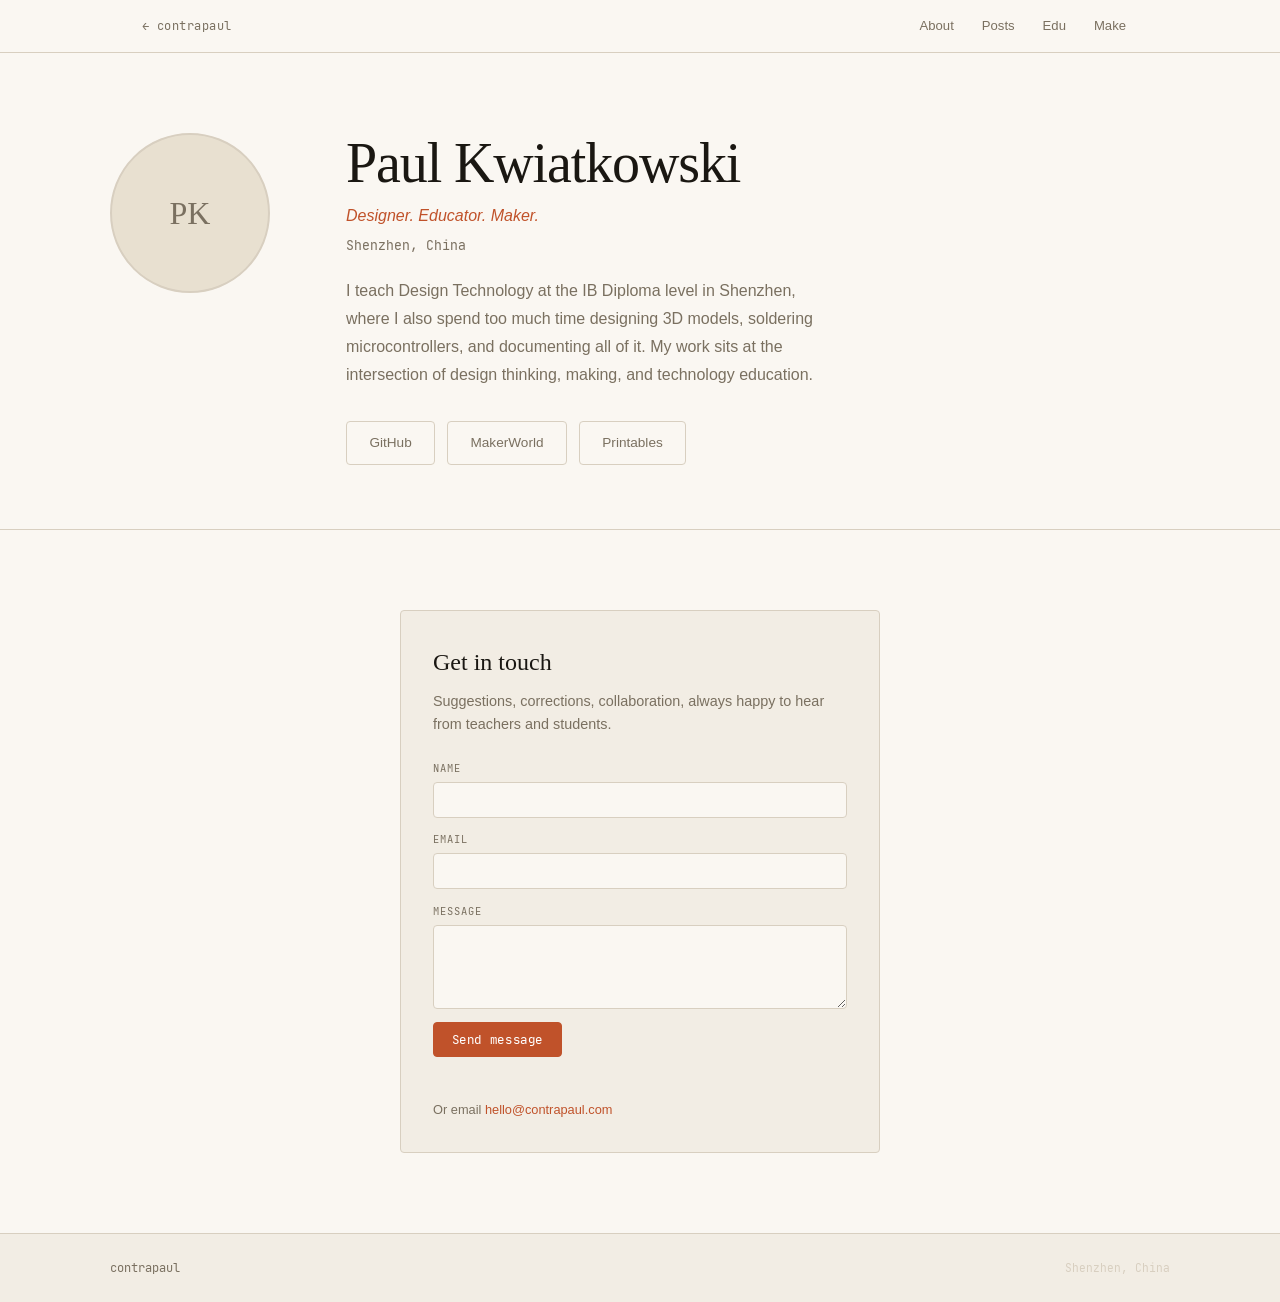
==== about.html @ fafcfe97 "Update" ====
<!DOCTYPE html>
<html lang="en">
<head>
<meta charset="UTF-8">
<meta name="viewport" content="width=device-width, initial-scale=1.0">
<meta name="description" content="About Paul Kwiatkowski, Design Technology teacher, maker, 3D printing creator, and designer based in Shenzhen.">
<title>About - contrapaul blog</title>
<link rel="stylesheet" href="WEB/css/jetbrains-mono.css">
<link rel="stylesheet" href="style.css">
</head>
<body>
<header class="site-header">
<div class="header-inner">
<a href="https://contrapaul.com" class="back-link">← contrapaul</a>
<nav class="nav">
<a href="about.html">About</a>
<a href="index.html">Posts</a>
<a href="https://edu.contrapaul.com">Edu</a>
<a href="https://make.contrapaul.com">Make</a>
</nav>
</div>
</header>
<main>
<section class="hero">
<div class="hero-inner">
<div class="profile-block">
<div class="profile-image-wrap">
<div class="profile-image-placeholder">PK</div>
</div>
<div>
<h1 class="name">Paul Kwiatkowski</h1>
<p class="tagline">Designer. Educator. Maker.</p>
<p class="location">Shenzhen, China</p>
<p class="bio-short">I teach Design Technology at the IB Diploma level in Shenzhen, where I also spend too much time designing 3D models, soldering microcontrollers, and documenting all of it. My work sits at the intersection of design thinking, making, and technology education.</p>
<div class="profile-links">
<a href="https://github.com/" class="btn-secondary" target="_blank" rel="noopener">GitHub</a>
<a href="https://makerworld.com/" class="btn-secondary" target="_blank" rel="noopener">MakerWorld</a>
<a href="https://printables.com/" class="btn-secondary" target="_blank" rel="noopener">Printables</a>
</div>
</div>
</div>
</div>
</section>

<section class="section-inner">
<div class="contact-block">
<h2 class="contact-title">Get in touch</h2>
<p class="contact-lede">Suggestions, corrections, collaboration, always happy to hear from teachers and students.</p>
<form class="contact-form" id="contact-form" novalidate>
<label class="contact-field">
<span class="contact-label">Name</span>
<input type="text" name="name" required autocomplete="name" maxlength="100">
</label>
<label class="contact-field">
<span class="contact-label">Email</span>
<input type="email" name="email" required autocomplete="email" maxlength="200">
</label>
<label class="contact-field">
<span class="contact-label">Message</span>
<textarea name="message" rows="4" required maxlength="5000"></textarea>
</label>
<input type="text" name="company" class="contact-hp" tabindex="-1" autocomplete="off" aria-hidden="true">
<button type="submit" class="contact-submit" id="contact-submit">Send message</button>
<div class="contact-status" id="contact-status" role="status" aria-live="polite"></div>
</form>
<div class="contact-fallback">Or email <a href="mailto:hello@contrapaul.com">hello@contrapaul.com</a></div>
</div>
</section>
</main>

<footer class="site-footer">
<div class="footer-inner">
<a href="https://contrapaul.com" class="footer-home">contrapaul</a>
<span class="footer-copy">Shenzhen, China</span>
</div>
</footer>

<script>
(function () {
  'use strict';
  var form = document.getElementById('contact-form');
  if (!form) return;
  var btn = document.getElementById('contact-submit');
  var statusEl = document.getElementById('contact-status');

  function setStatus(msg, kind) {
    statusEl.textContent = msg;
    statusEl.className = 'contact-status' + (kind ? ' is-' + kind : '');
  }

  form.addEventListener('submit', function (e) {
    e.preventDefault();
    setStatus('', '');
    var fd = new FormData(form);

    /* Honeypot: real users never fill this hidden field */
    if ((fd.get('company') || '').trim()) {
      setStatus('Thanks, your message has been sent.', 'success');
      form.reset();
      return;
    }

    var payload = {
      name: (fd.get('name') || '').trim(),
      email: (fd.get('email') || '').trim(),
      message: (fd.get('message') || '').trim()
    };
    if (!payload.name || !payload.email || !payload.message) {
      setStatus('Please fill in all fields.', 'error');
      return;
    }

    var original = btn.textContent;
    btn.disabled = true;
    btn.textContent = 'Sending...';

    fetch('/api/contact', {
      method: 'POST',
      headers: { 'Content-Type': 'application/json' },
      body: JSON.stringify(payload)
    }).then(function (res) {
      return res.json().catch(function () { return {}; }).then(function (body) {
        if (res.ok) {
          setStatus('Thanks, your message has been sent.', 'success');
          form.reset();
        } else {
          setStatus(body.error || 'Something went wrong. Please use the email link below.', 'error');
        }
      });
    }).catch(function () {
      setStatus('Network error. Please use the email link below.', 'error');
    }).finally(function () {
      btn.disabled = false;
      btn.textContent = original;
    });
  });
})();
</script>
</body>
</html>
---- WEB/css/jetbrains-mono.css ----
/**
 * JetBrains Mono — @font-face declarations
 * Weights: 400 (Regular), 500 (Medium), 700 (Bold), 800 (ExtraBold)
 * Each available in normal and italic.
 * Files live at ../Jetbrains/woff2/ and ../Jetbrains/woff/
 */

/* ── Regular (400) ── */
@font-face {
  font-family: 'JetBrains Mono';
  src: url('../Jetbrains/woff2/JetBrainsMono-Regular.woff2') format('woff2'),
       url('../Jetbrains/woff/JetBrainsMono-Regular.woff')   format('woff');
  font-weight: 400;
  font-style:  normal;
  font-display: swap;
}

@font-face {
  font-family: 'JetBrains Mono';
  src: url('../Jetbrains/woff2/JetBrainsMono-Italic.woff2') format('woff2'),
       url('../Jetbrains/woff/JetBrainsMono-Italic.woff')   format('woff');
  font-weight: 400;
  font-style:  italic;
  font-display: swap;
}

/* ── Medium (500) ── */
@font-face {
  font-family: 'JetBrains Mono';
  src: url('../Jetbrains/woff2/JetBrainsMono-Medium.woff2') format('woff2'),
       url('../Jetbrains/woff/JetBrainsMono-Medium.woff')   format('woff');
  font-weight: 500;
  font-style:  normal;
  font-display: swap;
}

@font-face {
  font-family: 'JetBrains Mono';
  src: url('../Jetbrains/woff2/JetBrainsMono-Medium-Italic.woff2') format('woff2'),
       url('../Jetbrains/woff/JetBrainsMono-Medium-Italic.woff')   format('woff');
  font-weight: 500;
  font-style:  italic;
  font-display: swap;
}

/* ── Bold (700) ── */
@font-face {
  font-family: 'JetBrains Mono';
  src: url('../Jetbrains/woff2/JetBrainsMono-Bold.woff2') format('woff2'),
       url('../Jetbrains/woff/JetBrainsMono-Bold.woff')   format('woff');
  font-weight: 700;
  font-style:  normal;
  font-display: swap;
}

@font-face {
  font-family: 'JetBrains Mono';
  src: url('../Jetbrains/woff2/JetBrainsMono-Bold-Italic.woff2') format('woff2'),
       url('../Jetbrains/woff/JetBrainsMono-Bold-Italic.woff')   format('woff');
  font-weight: 700;
  font-style:  italic;
  font-display: swap;
}

/* ── ExtraBold (800) ── */
@font-face {
  font-family: 'JetBrains Mono';
  src: url('../Jetbrains/woff2/JetBrainsMono-ExtraBold.woff2') format('woff2'),
       url('../Jetbrains/woff/JetBrainsMono-ExtraBold.woff')   format('woff');
  font-weight: 800;
  font-style:  normal;
  font-display: swap;
}

@font-face {
  font-family: 'JetBrains Mono';
  src: url('../Jetbrains/woff2/JetBrainsMono-ExtraBold-Italic.woff2') format('woff2'),
       url('../Jetbrains/woff/JetBrainsMono-ExtraBold-Italic.woff')   format('woff');
  font-weight: 800;
  font-style:  italic;
  font-display: swap;
}
---- style.css ----
/* ============================================
   contrapaul.com — portfolio/about
   Warm editorial light theme. Serif-led.
   ============================================ */

:root {
  --bg:          #faf7f2;
  --surface:     #f2ede4;
  --surface-2:   #e8e0d0;
  --border:      #d8cfc0;
  --text:        #1a1712;
  --muted:       #7a7060;
  --accent:      #c0522a;   /* terracotta */
  --accent-light:#f0e0d8;
  --font-display: Georgia, "Times New Roman", serif;
  --font-body:    "Helvetica Neue", Helvetica, Arial, sans-serif;
  --font-mono:    "JetBrains Mono", "Courier New", Courier, monospace;
  --max-w:        1060px;
  --radius:       4px;
  --transition:   180ms ease;
}

*, *::before, *::after { box-sizing: border-box; margin: 0; padding: 0; }

html { font-size: 16px; scroll-behavior: smooth; background: var(--bg); color: var(--text); }

body {
  font-family: var(--font-body);
  line-height: 1.65;
  -webkit-font-smoothing: antialiased;
  display: flex;
  flex-direction: column;
  min-height: 100vh;
}

a { color: var(--accent); text-decoration: none; }
a:hover { text-decoration: underline; }
img { display: block; max-width: 100%; }
main { flex: 1; }

/* --- HEADER --- */
.site-header {
  border-bottom: 1px solid var(--border);
  background: rgba(250, 247, 242, 0.95);
  position: sticky;
  top: 0;
  z-index: 100;
  backdrop-filter: blur(6px);
}

.header-inner {
  max-width: var(--max-w);
  margin: 0 auto;
  padding: 0 2rem;
  height: 52px;
  display: flex;
  align-items: center;
  justify-content: space-between;
}

.back-link {
  font-family: var(--font-mono);
  font-size: 0.75rem;
  color: var(--muted);
  letter-spacing: 0.04em;
  transition: color var(--transition);
}
.back-link:hover { color: var(--accent); text-decoration: none; }

.nav { display: flex; gap: 0.25rem; }
.nav a {
  font-size: 0.82rem;
  padding: 0.3rem 0.75rem;
  color: var(--muted);
  transition: color var(--transition);
  text-decoration: none;
}
.nav a:hover { color: var(--text); }

/* --- HERO / PROFILE --- */
.hero {
  padding: 5rem 2rem 4rem;
  border-bottom: 1px solid var(--border);
}

.hero-inner { max-width: var(--max-w); margin: 0 auto; }

.profile-block {
  display: grid;
  grid-template-columns: 180px 1fr;
  gap: 3.5rem;
  align-items: start;
}

.profile-image-wrap {
  aspect-ratio: 1;
  width: 160px;
}

.profile-image-placeholder {
  width: 160px;
  height: 160px;
  background: var(--surface-2);
  border-radius: 50%;
  display: flex;
  align-items: center;
  justify-content: center;
  font-family: var(--font-display);
  font-size: 2rem;
  color: var(--muted);
  border: 2px solid var(--border);
  /* Replace this element with an <img> tag when you have a photo */
}

.name {
  font-family: var(--font-display);
  font-size: clamp(2.2rem, 5vw, 3.5rem);
  font-weight: 400;
  letter-spacing: -0.02em;
  line-height: 1.1;
  margin-bottom: 0.5rem;
}

.tagline {
  font-size: 1rem;
  color: var(--accent);
  margin-bottom: 0.4rem;
  font-style: italic;
}

.location {
  font-size: 0.82rem;
  color: var(--muted);
  margin-bottom: 1.25rem;
  font-family: var(--font-mono);
}

.bio-short {
  font-size: 1rem;
  color: var(--muted);
  max-width: 55ch;
  line-height: 1.75;
  margin-bottom: 2rem;
}

.profile-links { display: flex; gap: 0.75rem; flex-wrap: wrap; }

.btn-primary {
  display: inline-block;
  padding: 0.6rem 1.4rem;
  background: var(--accent);
  color: #fff;
  font-size: 0.85rem;
  border-radius: var(--radius);
  transition: background var(--transition);
  text-decoration: none;
}
.btn-primary:hover { background: #a04020; text-decoration: none; }

.btn-secondary {
  display: inline-block;
  padding: 0.6rem 1.4rem;
  border: 1px solid var(--border);
  color: var(--muted);
  font-size: 0.85rem;
  border-radius: var(--radius);
  transition: border-color var(--transition), color var(--transition);
  text-decoration: none;
}
.btn-secondary:hover { border-color: var(--accent); color: var(--accent); text-decoration: none; }

/* --- SHARED SECTION STYLES --- */
.section-inner {
  max-width: var(--max-w);
  margin: 0 auto;
  padding: 5rem 2rem;
}

.section-label {
  font-family: var(--font-mono);
  font-size: 0.7rem;
  letter-spacing: 0.14em;
  text-transform: uppercase;
  color: var(--accent);
  margin-bottom: 2.5rem;
}

/* --- DISCIPLINES --- */
.disciplines { background: var(--surface); border-bottom: 1px solid var(--border); }

.disciplines-grid {
  display: grid;
  grid-template-columns: repeat(auto-fill, minmax(220px, 1fr));
  gap: 2rem;
}

.discipline {
  padding: 1.75rem;
  background: var(--bg);
  border: 1px solid var(--border);
  border-radius: var(--radius);
  transition: border-color var(--transition);
}
.discipline:hover { border-color: var(--accent); }

.discipline-icon { font-size: 1.5rem; margin-bottom: 0.75rem; }

.discipline h3 {
  font-family: var(--font-display);
  font-size: 1.05rem;
  font-weight: 400;
  margin-bottom: 0.6rem;
  color: var(--text);
}

.discipline p { font-size: 0.875rem; color: var(--muted); line-height: 1.65; }

/* --- WORK --- */
.work { border-bottom: 1px solid var(--border); }

.work-grid {
  display: grid;
  grid-template-columns: repeat(auto-fill, minmax(280px, 1fr));
  gap: 2rem;
}

.work-card {
  border: 1px solid var(--border);
  border-radius: var(--radius);
  overflow: hidden;
  transition: border-color var(--transition), transform var(--transition);
}
.work-card:hover { border-color: var(--accent); transform: translateY(-2px); }

.placeholder-img {
  height: 180px;
  background: var(--c, var(--surface));
  display: flex;
  align-items: center;
  justify-content: center;
  font-family: var(--font-mono);
  font-size: 0.7rem;
  letter-spacing: 0.1em;
  text-transform: uppercase;
  color: var(--muted);
  /* Replace with <img> when you have actual project images */
}

.work-card-body { padding: 1.25rem; }

.work-tag {
  font-family: var(--font-mono);
  font-size: 0.65rem;
  letter-spacing: 0.1em;
  text-transform: uppercase;
  color: var(--accent);
  display: block;
  margin-bottom: 0.5rem;
}

.work-card-body h3 {
  font-family: var(--font-display);
  font-size: 1.1rem;
  font-weight: 400;
  margin-bottom: 0.5rem;
}

.work-card-body p { font-size: 0.85rem; color: var(--muted); line-height: 1.6; margin-bottom: 1rem; }

.work-link {
  font-size: 0.82rem;
  color: var(--accent);
  font-family: var(--font-mono);
}

/* --- WRITING --- */
.writing { background: var(--surface); border-bottom: 1px solid var(--border); }

.writing-list { display: flex; flex-direction: column; gap: 0; }

.post-row {
  display: grid;
  grid-template-columns: 110px 1fr auto;
  gap: 2rem;
  align-items: start;
  padding: 2rem 0;
  border-bottom: 1px solid var(--border);
}
.post-row:last-child { border-bottom: none; }

.post-date {
  font-family: var(--font-mono);
  font-size: 0.72rem;
  color: var(--muted);
  letter-spacing: 0.04em;
  padding-top: 0.2rem;
}

.post-body h3 {
  font-family: var(--font-display);
  font-size: 1.1rem;
  font-weight: 400;
  margin-bottom: 0.4rem;
}
.post-body h3 a { color: var(--text); }
.post-body h3 a:hover { color: var(--accent); text-decoration: none; }

.post-body p { font-size: 0.875rem; color: var(--muted); line-height: 1.6; }

.post-tag {
  font-family: var(--font-mono);
  font-size: 0.65rem;
  letter-spacing: 0.08em;
  text-transform: uppercase;
  padding: 0.25rem 0.6rem;
  border: 1px solid var(--border);
  border-radius: 2px;
  color: var(--muted);
  white-space: nowrap;
  margin-top: 0.2rem;
}

/* --- CONTACT --- */
.contact { border-bottom: 1px solid var(--border); }
.contact-inner { text-align: center; }

.contact-text {
  font-size: 1rem;
  color: var(--muted);
  max-width: 50ch;
  margin: 0 auto 1.5rem;
  line-height: 1.7;
}

.contact-email {
  display: block;
  font-family: var(--font-display);
  font-size: clamp(1.2rem, 3vw, 1.8rem);
  color: var(--accent);
  margin-bottom: 2rem;
  font-style: italic;
}
.contact-email:hover { text-decoration: underline; }

.contact-links { display: flex; justify-content: center; gap: 1.5rem; }
.contact-links a {
  font-family: var(--font-mono);
  font-size: 0.78rem;
  letter-spacing: 0.06em;
  color: var(--muted);
  transition: color var(--transition);
  text-decoration: none;
}
.contact-links a:hover { color: var(--accent); }

/* --- CONTACT BLOCK (form) --- */
.contact-block {
  max-width: 480px;
  margin: 0 auto;
  padding: 2rem;
  background: var(--surface);
  border: 1px solid var(--border);
  border-radius: var(--radius);
}
.contact-title {
  font-family: var(--font-display);
  font-size: 1.5rem;
  font-weight: 400;
  margin-bottom: 0.5rem;
  color: var(--text);
}
.contact-lede {
  font-size: 0.9rem;
  color: var(--muted);
  line-height: 1.6;
  margin-bottom: 1.5rem;
}
.contact-form { display: flex; flex-direction: column; gap: 0.85rem; }
.contact-field { display: flex; flex-direction: column; gap: 0.3rem; }
.contact-label {
  font-family: var(--font-mono);
  font-size: 0.65rem;
  letter-spacing: 0.09em;
  text-transform: uppercase;
  color: var(--muted);
}
.contact-form input,
.contact-form textarea {
  width: 100%;
  font-family: var(--font-body);
  font-size: 0.9rem;
  color: var(--text);
  background: var(--bg);
  border: 1px solid var(--border);
  border-radius: var(--radius);
  padding: 0.55rem 0.65rem;
}
.contact-form input:focus,
.contact-form textarea:focus {
  outline: none;
  border-color: var(--accent);
}
.contact-form textarea { resize: vertical; min-height: 84px; }
.contact-hp { position: absolute !important; left: -9999px !important; width: 1px; height: 1px; opacity: 0; }
.contact-submit {
  align-self: flex-start;
  font-family: var(--font-mono);
  font-size: 0.78rem;
  letter-spacing: 0.05em;
  padding: 0.55rem 1.1rem;
  border: 1px solid var(--accent);
  border-radius: var(--radius);
  background: var(--accent);
  color: #fff;
  cursor: pointer;
  transition: background var(--transition);
}
.contact-submit:hover { background: #a04020; }
.contact-submit:disabled { opacity: 0.55; cursor: default; }
.contact-status { font-size: 0.8rem; min-height: 1em; }
.contact-status.is-success { color: #2e7d32; }
.contact-status.is-error { color: #b91c1c; }
.contact-fallback { font-size: 0.8rem; color: var(--muted); margin-top: 1rem; }
.contact-fallback a { color: var(--accent); }

/* --- FOOTER --- */
.site-footer {
  padding: 1.5rem 2rem;
  border-top: 1px solid var(--border);
  background: var(--surface);
}
.footer-inner {
  max-width: var(--max-w);
  margin: 0 auto;
  display: flex;
  justify-content: space-between;
  align-items: center;
}
.footer-home {
  font-family: var(--font-mono);
  font-size: 0.75rem;
  color: var(--muted);
  text-decoration: none;
}
.footer-home:hover { color: var(--accent); }
.footer-copy {
  font-family: var(--font-mono);
  font-size: 0.7rem;
  color: var(--border);
}

/* --- RESPONSIVE --- */
@media (max-width: 720px) {
  .profile-block { grid-template-columns: 1fr; gap: 2rem; }
  .profile-image-placeholder { width: 120px; height: 120px; }
  .post-row { grid-template-columns: 1fr; gap: 0.5rem; }
  .post-date { padding-top: 0; }
  .post-tag { display: none; }
}

@media (max-width: 480px) {
  .section-inner { padding: 3rem 1.25rem; }
  .hero { padding: 3rem 1.25rem 3rem; }
  .header-inner { padding: 0 1.25rem; }
  .nav a { padding: 0.3rem 0.4rem; font-size: 0.78rem; }
}
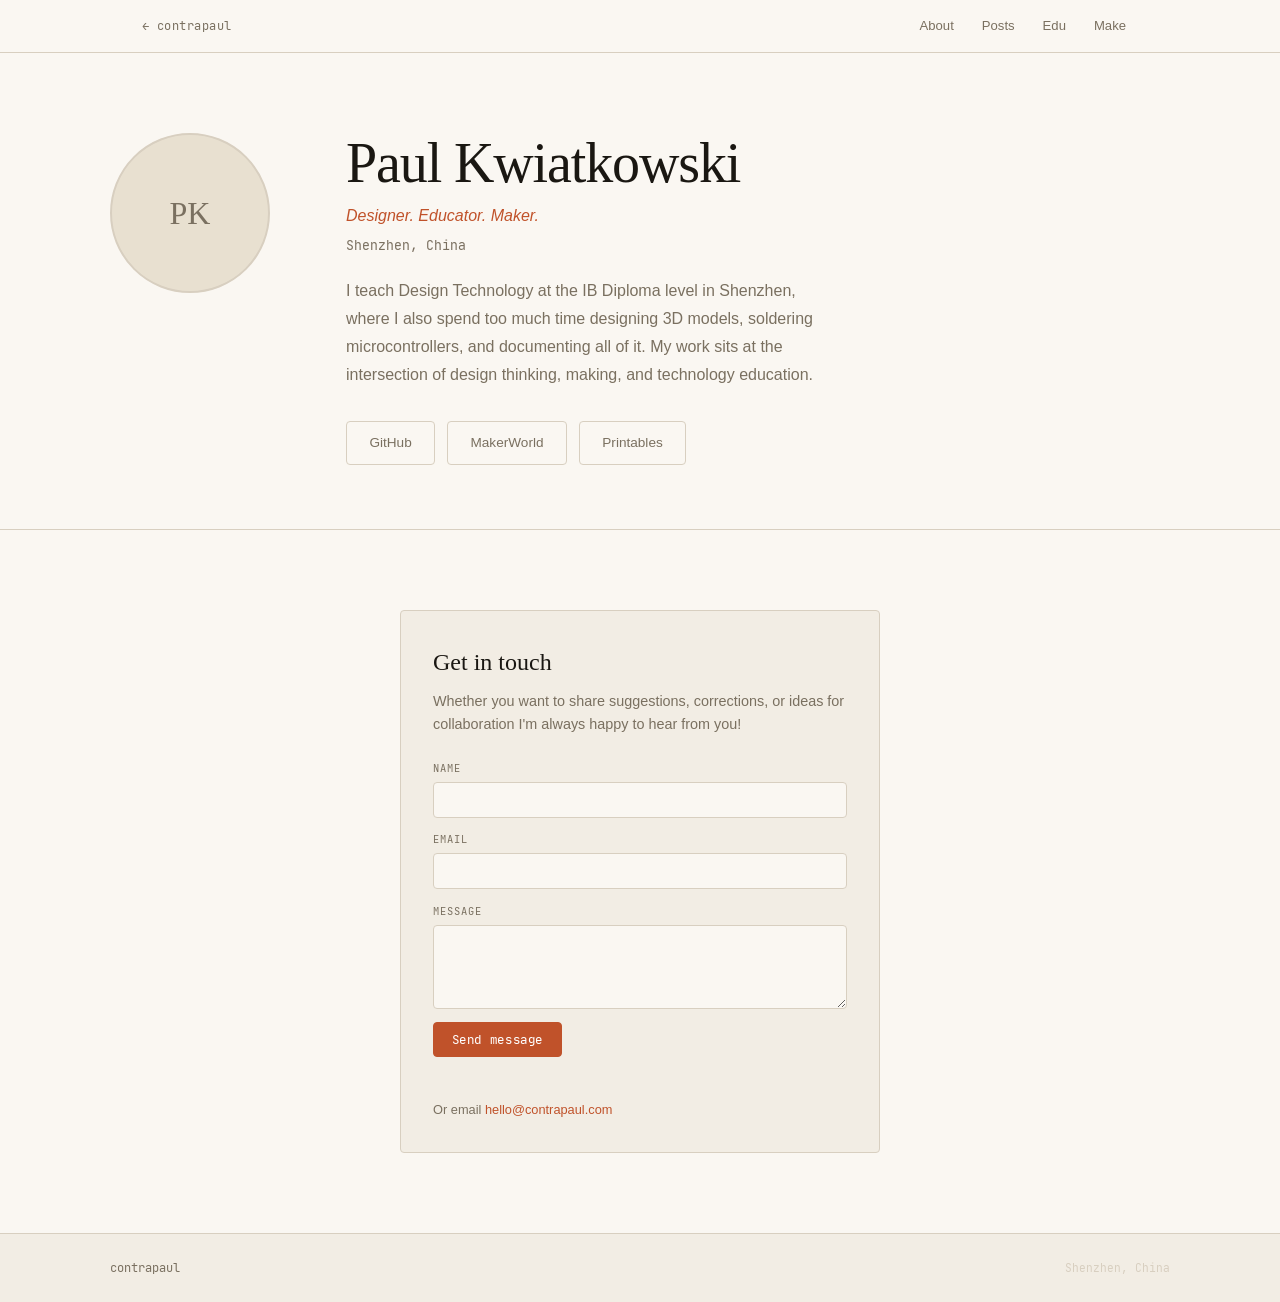
==== commit 3b1a62a3: "Update about.html" ====
--- a/about.html
+++ b/about.html
@@ -45,7 +45,7 @@
 <section class="section-inner">
 <div class="contact-block">
 <h2 class="contact-title">Get in touch</h2>
-<p class="contact-lede">Suggestions, corrections, collaboration, always happy to hear from teachers and students.</p>
+<p class="contact-lede">Whether you want to share suggestions, corrections, or ideas for collaboration I'm always happy to hear from you!</p>
 <form class="contact-form" id="contact-form" novalidate>
 <label class="contact-field">
 <span class="contact-label">Name</span>
